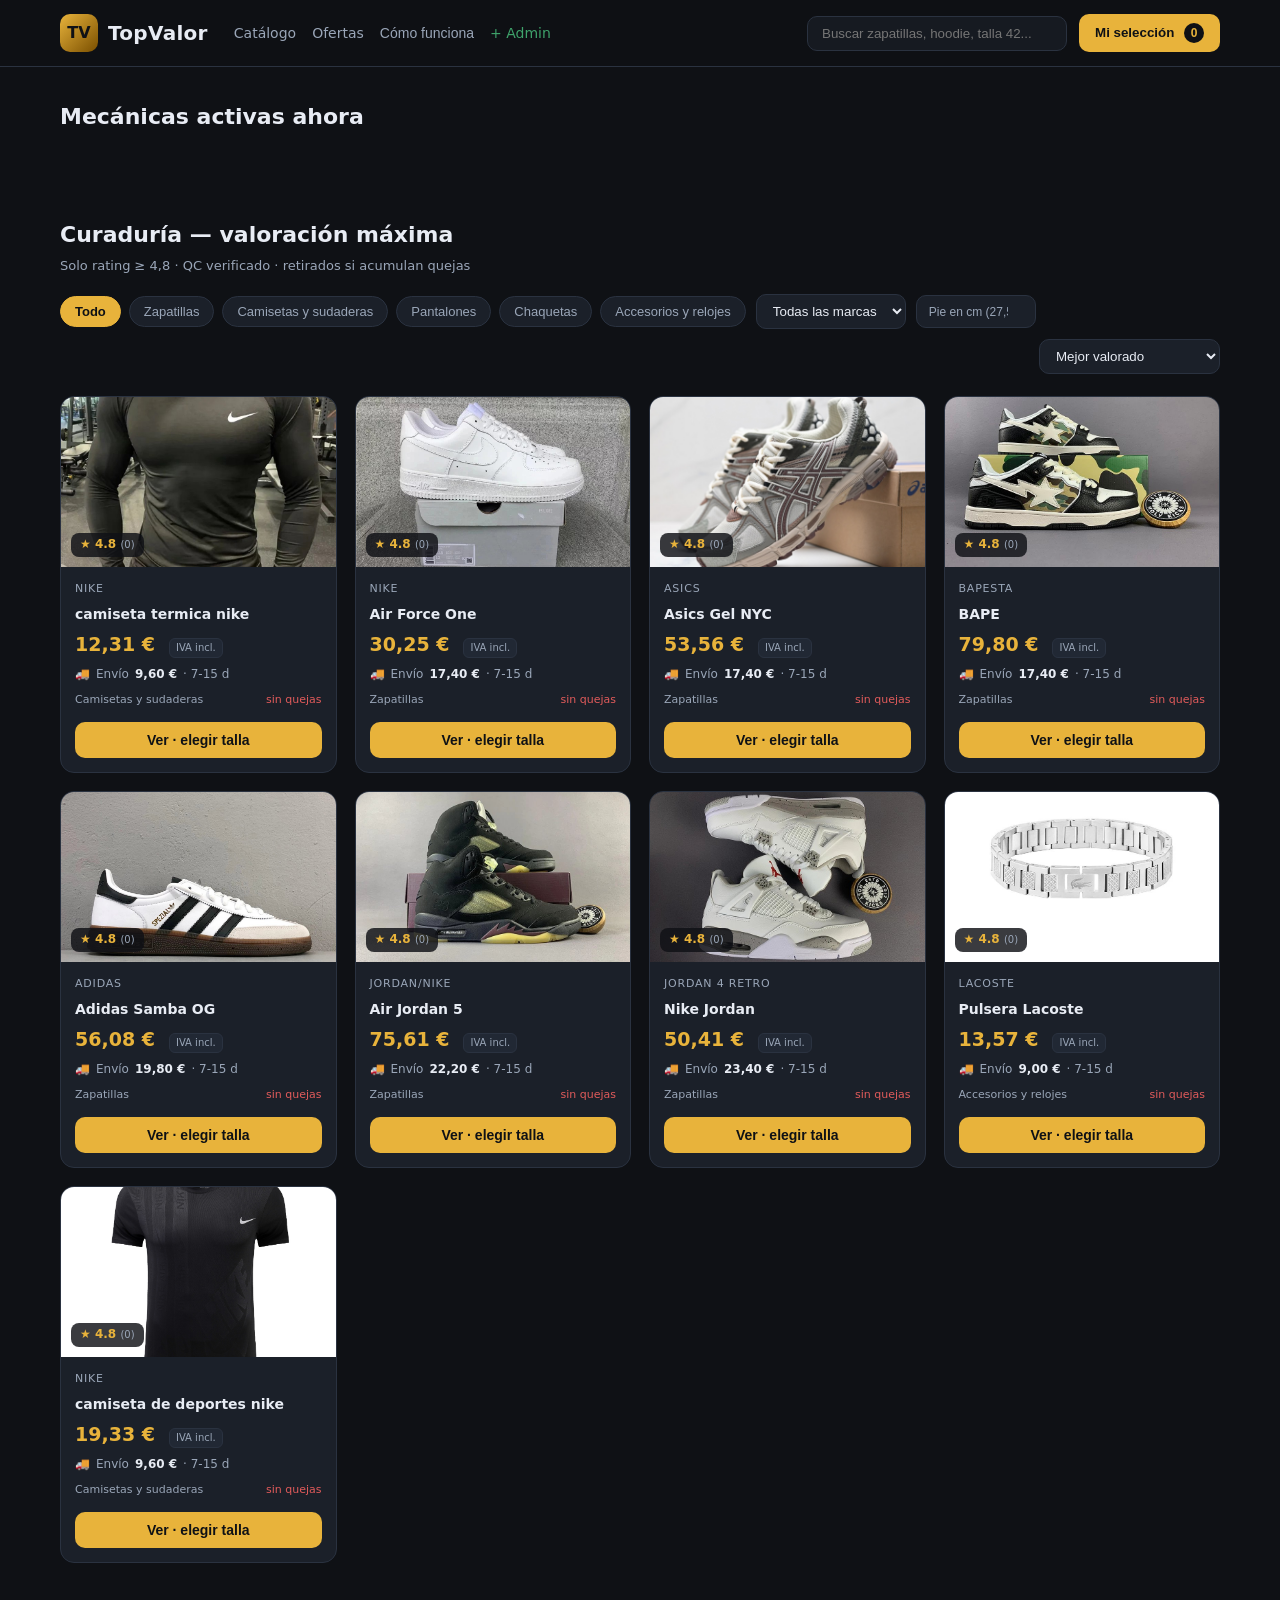
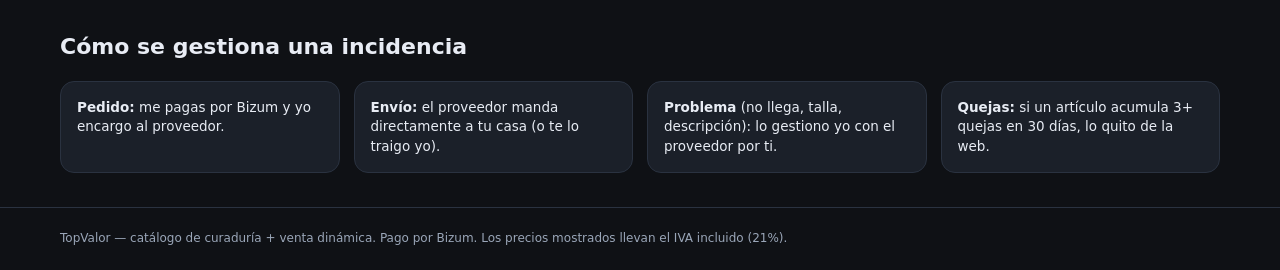
==== index.html @ b50852e3 "Aviso en el carrito: no hay cambios de talla ni devoluciones, comprobar tabla antes de pedir" ====
<!DOCTYPE html>
<html lang="es">
<head>
<meta charset="UTF-8">
<meta name="viewport" content="width=device-width, initial-scale=1.0">
<title>TopValor — Solo productos con valoración máxima</title>
<meta name="theme-color" content="#e8b33b">
<meta name="apple-mobile-web-app-capable" content="yes">
<meta name="apple-mobile-web-app-status-bar-style" content="black-translucent">
<link rel="manifest" href="manifest.json">
<link rel="icon" href="img/icon-192.svg" type="image/svg+xml">
<link rel="stylesheet" href="css/style.css">
<script>
  if ("serviceWorker" in navigator && location.protocol.startsWith("http")) {
    navigator.serviceWorker.register("sw.js").catch(function () {});
  }
</script>
</head>
<body>

<header class="site-header">
  <div class="container header-inner">
    <a class="brand" href="#"><span class="brand-mark">TV</span><span class="brand-name">TopValor</span></a>
    <nav class="main-nav">
      <a href="#catalogo">Catálogo</a>
      <a href="#ofertas">Ofertas</a>
      <button class="link-btn" data-open="how">Cómo funciona</button>
      <a href="admin.html" style="color:var(--green)">+ Admin</a>
    </nav>
    <div class="header-tools">
      <input id="searchBox" class="search-box" type="search" placeholder="Buscar zapatillas, hoodie, talla 42...">
      <button class="cart-btn" data-open="cart">Mi selección <span id="cartCount" class="cart-count">0</span></button>
    </div>
  </div>
</header>

<section id="ofertas" class="section">
  <div class="container">
    <h2 class="section-title">Mecánicas activas ahora</h2>
    <div class="deal-grid" id="dealGrid"></div>
  </div>
</section>

<section id="catalogo" class="section">
  <div class="container">
    <h2 class="section-title">Curaduría — valoración máxima
      <span class="section-sub">Solo rating &#8805; 4,8 · QC verificado · retirados si acumulan quejas</span>
    </h2>

    <div class="banner" id="retiredBanner" hidden>
      <strong>Artículo retirado</strong> por acumular quejas. Al llegar a 3+ quejas en 30 días, lo quito de la web.
    </div>

    <div class="filter-bar">
      <div class="filter-group" id="categoryFilters"></div>
      <select id="brandSelect" class="select filter-select" style="margin-left:0">
        <option value="">Todas las marcas</option>
      </select>
      <input id="sizeCmInput" class="filter-size" type="number" step="0.5" min="20" max="31" placeholder="Pie en cm (27,5)">
      <select id="sortSelect" class="select" style="margin-left:auto">
        <option value="rating">Mejor valorado</option>
        <option value="price-asc">Precio: menor a mayor</option>
        <option value="price-desc">Precio: mayor a menor</option>
        <option value="reviews">Más reseñado</option>
      </select>
    </div>

    <div class="product-grid" id="productGrid"></div>
    <div class="grid-empty" id="gridEmpty" hidden>No hay productos con esos filtros.</div>
  </div>
</section>

<section class="section">
  <div class="container">
    <h2 class="section-title">Cómo se gestiona una incidencia</h2>
    <ol class="how-grid">
      <li><strong>Pedido:</strong> me pagas por Bizum y yo encargo al proveedor.</li>
      <li><strong>Envío:</strong> el proveedor manda directamente a tu casa (o te lo traigo yo).</li>
      <li><strong>Problema</strong> (no llega, talla, descripción): lo gestiono yo con el proveedor por ti.</li>
      <li><strong>Quejas:</strong> si un artículo acumula 3+ quejas en 30 días, lo quito de la web.</li>
    </ol>
  </div>
</section>

<footer class="site-footer">
  <div class="container">
    <p>TopValor — catálogo de curaduría + venta dinámica. Pago por Bizum. Los precios mostrados llevan el IVA incluido (21%).</p>
  </div>
</footer>

<div class="modal-backdrop" id="modalBackdrop" hidden>
  <div class="modal" id="productModal" role="dialog" aria-modal="true"></div>
</div>

<div class="modal-backdrop" id="cartBackdrop" hidden>
  <div class="drawer" id="cartDrawer" role="dialog" aria-modal="true"></div>
</div>

<div class="modal-backdrop" id="howBackdrop" hidden>
  <div class="modal how-modal">
    <button class="modal-close" data-close="howBackdrop">&times;</button>
    <h3>Cómo funciona TopValor</h3>
    <ol>
      <li>Recorro y verifico proveedores de confianza y <strong>solo guardo productos con valoración máxima</strong> y QC verificado.</li>
      <li>Esos productos se agrupan por <strong>categoría</strong>, con talla real en cm y <strong>precio final con IVA</strong>.</li>
      <li>Tú eliges producto y talla: te sale un <strong>resumen con el precio total</strong> y mi Bizum.</li>
      <li>Me pagas por <strong>Bizum (o en mano)</strong> y yo hago el pedido al proveedor con tu talla y dirección.</li>
      <li>El proveedor envía <strong>directo a tu casa</strong> (o te lo traigo yo mismo si eres de mi zona).</li>
      <li>Si algo no llega o no es tu talla, lo arreglamos <strong>juntos</strong> con el proveedor.</li>
    </ol>
  </div>
</div>

<div class="modal-backdrop" id="lbBackdrop" hidden>
  <div class="lightbox" id="lightbox">
    <button class="modal-close" data-close="lbBackdrop">&times;</button>
    <button class="lb-nav lb-prev" id="lbPrev" aria-label="Foto anterior">&#10094;</button>
    <figure class="lb-frame">
      <img id="lbImg" class="lb-img" alt="">
      <figcaption id="lbCap"></figcaption>
    </figure>
    <button class="lb-nav lb-next" id="lbNext" aria-label="Siguiente foto">&#10095;</button>
  </div>
</div>

<div id="toast" class="toast" hidden></div>

<script src="js/data.js?v=20260920e"></script>
<script src="js/app.js?v=20260920i"></script>
</body>
</html>
---- css/style.css ----
:root{
  --bg:#0f1115; --bg2:#161a21; --card:#1b2029; --card2:#212834;
  --line:#2a3240; --text:#e8ecf4; --muted:#9aa6b8; --accent:#e8b33b;
  --accent2:#e25b5b; --green:#3fa36b; --blue:#5b8def;
  --radius:14px; --shadow:0 12px 30px rgba(0,0,0,.35);
}
*{margin:0;padding:0;box-sizing:border-box}
html{scroll-behavior:smooth}
body{font-family:"Segoe UI",system-ui,-apple-system,sans-serif;background:var(--bg);color:var(--text);line-height:1.45}
a{color:inherit}
code{background:#0b0e13;padding:2px 6px;border-radius:6px;color:var(--accent)}
.container{max-width:1200px;margin:0 auto;padding:0 20px}
.container-horizon{max-width:1200px;margin:0 auto;padding:0 20px}

.site-header{position:sticky;top:0;z-index:50;background:rgba(15,17,21,.92);backdrop-filter:blur(8px);border-bottom:1px solid var(--line)}
.header-inner{display:flex;align-items:center;gap:18px;padding:14px 20px;max-width:1200px;margin:0 auto}
.brand{display:flex;align-items:center;gap:10px;text-decoration:none;font-weight:800}
.brand-mark{display:grid;place-items:center;width:38px;height:38px;border-radius:10px;background:linear-gradient(135deg,var(--accent),#7a4f00);color:#0f1115;font-weight:900}
.brand-name{font-size:20px;letter-spacing:.3px}
.main-nav{display:flex;gap:16px;align-items:center;margin-left:8px}
.main-nav a,.link-btn{color:var(--muted);text-decoration:none;font-size:14px;background:none;border:none;cursor:pointer}
.main-nav a:hover,.link-btn:hover{color:var(--text)}
.header-tools{margin-left:auto;display:flex;gap:12px;align-items:center}
.search-box{background:var(--bg2);border:1px solid var(--line);color:var(--text);border-radius:10px;padding:9px 14px;width:260px;outline:none}
.search-box:focus{border-color:var(--accent)}
.cart-btn{background:var(--accent);color:#0f1115;border:none;border-radius:10px;padding:9px 16px;font-weight:700;cursor:pointer;position:relative}
.cart-count{display:inline-grid;place-items:center;min-width:20px;height:20px;border-radius:50%;background:#0f1115;color:var(--accent);font-size:12px;margin-left:6px;padding:0 4px}

.section{padding:34px 0}
.section-alt{background:var(--bg2);border-top:1px solid var(--line);border-bottom:1px solid var(--line)}
.section-title{font-size:22px;margin-bottom:18px;display:flex;flex-direction:column;gap:6px}
.section-sub{font-size:13px;color:var(--muted);font-weight:400}

.deal-grid{display:grid;grid-template-columns:repeat(auto-fit,minmax(300px,1fr));gap:16px}
.deal-card{border:1px solid var(--line);border-radius:var(--radius);padding:18px;background:linear-gradient(135deg,var(--card),var(--card2));position:relative;overflow:hidden}
.deal-card .deal-type{font-size:11px;text-transform:uppercase;letter-spacing:1px;color:var(--accent);font-weight:700}
.deal-card .deal-title{font-size:17px;font-weight:700;margin:6px 0 4px}
.deal-card .deal-desc{font-size:13px;color:var(--muted);margin-bottom:12px}
.countdown{display:flex;gap:8px;margin:8px 0}
.cd-box{background:#0b0e13;border-radius:8px;padding:6px 10px;text-align:center;min-width:52px}
.cd-box b{display:block;font-size:18px;font-variant-numeric:tabular-nums}
.cd-box span{font-size:10px;color:var(--muted);text-transform:uppercase}
.countdown-live{font-size:11px;color:var(--green);font-weight:700;margin-top:8px}

.filter-bar{display:flex;flex-wrap:wrap;gap:10px;align-items:center;margin-bottom:22px}
.filter-group{display:flex;gap:8px;flex-wrap:wrap}
.chip{border:1px solid var(--line);background:var(--card);color:var(--muted);border-radius:999px;padding:7px 14px;font-size:13px;cursor:pointer;transition:.15s}
.chip:hover{color:var(--text)}
.chip.active{background:var(--accent);color:#0f1115;border-color:var(--accent);font-weight:600}
.select{background:var(--card);border:1px solid var(--line);color:var(--text);border-radius:10px;padding:8px 12px;margin-left:auto;outline:none}
.filter-select{margin-left:0;max-width:170px}
.filter-size{background:var(--card);border:1px solid var(--line);color:var(--text);border-radius:10px;padding:8px 12px;width:120px;outline:none}
.filter-size::placeholder{color:var(--muted);font-size:12px}
.filter-size:focus{border-color:var(--accent)}

.product-grid{display:grid;grid-template-columns:repeat(auto-fill,minmax(248px,1fr));gap:18px}
.grid-empty{color:var(--muted);padding:40px;text-align:center}

.product-card{border:1px solid var(--line);background:var(--card);border-radius:var(--radius);overflow:hidden;display:flex;flex-direction:column;transition:transform .15s,box-shadow .15s;cursor:pointer}
.product-card:hover{transform:translateY(-4px);box-shadow:var(--shadow)}
.pa-co{position:relative;height:170px;display:grid;place-items:center}
.pa-co .mono{font-size:52px;font-weight:900;color:rgba(255,255,255,.92);letter-spacing:1px;text-shadow:0 4px 14px rgba(0,0,0,.35)}
.pa-badges{position:absolute;top:10px;left:10px;right:10px;display:flex;justify-content:space-between;gap:6px}
.supplier-badge{background:rgba(15,17,21,.8);color:#fff;border-radius:8px;padding:3px 9px;font-size:11px;font-weight:700;backdrop-filter:blur(4px)}
.deal-badge{background:rgba(226,91,91,.92);border-radius:8px;padding:3px 9px;font-size:11px;font-weight:800;color:#fff}
.deal-badge.warn{background:rgba(232,179,59,.95);color:#0f1115}
.rating-tag{position:absolute;bottom:10px;left:10px;background:rgba(15,17,21,.82);border-radius:8px;padding:3px 9px;font-size:12px;color:var(--accent);font-weight:700}
.rating-tag small{color:var(--muted);font-weight:400}
.pa-body{padding:14px;display:flex;flex-direction:column;gap:8px;flex:1}
.pa-title{font-size:14px;font-weight:600;line-height:1.3}
.pa-brand{font-size:11px;color:var(--muted);text-transform:uppercase;letter-spacing:.8px}
.pa-price-row{display:flex;align-items:baseline;gap:8px}
.pa-price{font-size:19px;font-weight:800;color:var(--accent)}
.pa-orig{font-size:13px;color:var(--muted);text-decoration:line-through}
.pa-ship{font-size:12px;color:var(--muted);display:flex;align-items:center;gap:6px}
.pa-ship b{color:var(--text);font-weight:600}
.pa-meta{margin-top:auto;display:flex;justify-content:space-between;font-size:11px;color:var(--muted)}
.pa-complaints{color:var(--accent2)}
.pa-bottom{margin-top:6px;display:flex;gap:8px}
.pa-img{width:100%;height:100%;object-fit:cover;position:absolute;inset:0}
.pa-co-img{overflow:hidden}
.btn{flex:1;border:none;border-radius:10px;padding:10px;font-weight:700;font-size:14px;cursor:pointer;transition:.15s}
.btn-primary{background:var(--accent);color:#0f1115}
.btn-primary:hover{filter:brightness(1.08)}
.btn-ghost{background:var(--card2);color:var(--text);border:1px solid var(--line)}
.btn-ghost:hover{border-color:var(--muted)}
.btn-green{background:var(--green);color:#fff}
.btn-danger{background:var(--accent2);color:#fff}
.pool-bar{background:#0b0e13;border-radius:9px;padding:8px 10px;margin-top:8px;font-size:12px}
.pool-bar .pool-fill{height:6px;background:var(--green);border-radius:4px;margin-top:6px;transition:width .3s}
.pool-bar .pool-fill.locked{background:var(--accent)}

.banner{border:1px solid rgba(226,91,91,.5);background:rgba(226,91,91,.08);border-radius:10px;padding:12px 16px;font-size:13px;margin-bottom:18px}

.sup-table{width:100%;border-collapse:collapse;background:var(--card);border-radius:var(--radius);overflow:hidden}
.sup-table th,.sup-table td{padding:11px 14px;text-align:left;border-bottom:1px solid var(--line);font-size:13px}
.sup-table th{background:var(--card2);color:var(--muted);font-weight:600;text-transform:uppercase;font-size:11px;letter-spacing:.6px}
.sup-table tr:last-child td{border-bottom:none}
.sup-dot{display:inline-block;width:10px;height:10px;border-radius:50%;margin-right:8px}
.table-note{font-size:12px;color:var(--muted);margin-top:10px}

.order-note{width:100%;background:#0b0e13;border:1px solid var(--line);color:var(--text);border-radius:10px;padding:12px;font-size:12px;font-family:monospace;line-height:1.5;resize:none;margin-top:14px}
.order-note:focus{outline:none;border-color:var(--accent)}

.iva-tag{font-size:10px;background:var(--card2);border:1px solid var(--line);color:var(--muted);border-radius:6px;padding:2px 6px;margin-left:6px;font-weight:400;vertical-align:middle}

.how-grid{display:grid;grid-template-columns:repeat(auto-fit,minmax(220px,1fr));gap:14px;margin-top:14px}
.how-grid li{background:var(--card);border:1px solid var(--line);border-radius:var(--radius);padding:16px;list-style:none;font-size:13.5px}

.site-footer{border-top:1px solid var(--line);padding:22px 0;color:var(--muted);font-size:12px}

.modal-backdrop{position:fixed;inset:0;background:rgba(0,0,0,.66);display:grid;place-items:center;z-index:100;padding:20px;backdrop-filter:blur(3px)}
.modal-backdrop[hidden],.drawer[hidden]{display:none}
.modal{background:var(--card);border:1px solid var(--line);border-radius:16px;max-width:900px;width:100%;max-height:92vh;overflow-y:auto;overflow-x:hidden;position:relative;box-shadow:var(--shadow)}
.drawer{background:var(--card);border:1px solid var(--line);border-left:none;border-radius:16px 0 0 16px;width:100%;max-width:430px;height:100vh;margin-left:auto;padding:22px;overflow:auto;position:relative}
.modal-close{position:absolute;top:14px;right:14px;background:var(--card2);border:1px solid var(--line);color:var(--text);width:34px;height:34px;border-radius:50%;cursor:pointer;font-size:18px;z-index:5}
.how-modal{padding:34px;max-width:640px}
.how-modal h3{margin-bottom:14px;font-size:20px}
.how-modal li{margin-bottom:8px;font-size:14px}

.modal-head{display:flex;flex-wrap:wrap;gap:18px;padding:22px;border-bottom:1px solid var(--line);position:sticky;top:0;background:var(--card);z-index:4}
.mh-media{width:150px;height:150px;border-radius:12px;flex-shrink:0;display:grid;place-items:center}
.mh-media .mono{font-size:44px;font-weight:900;color:rgba(255,255,255,.92)}
.mh-info{flex:1;min-width:0}
.mh-title{font-size:18px;font-weight:700;margin-bottom:6px}
.mh-meta{display:flex;gap:12px;flex-wrap:wrap;font-size:12px;color:var(--muted);align-items:center}
.mh-price{font-size:24px;font-weight:800;color:var(--accent);margin-top:8px}
.mh-img{width:100%;height:100%;object-fit:cover;border-radius:12px;position:absolute;inset:0}
.mh-media{position:relative}
.tabs{display:flex;gap:4px;padding:0 22px;border-bottom:1px solid var(--line);background:var(--card);position:sticky;top:192px;z-index:3}
.tab{padding:12px 16px;background:none;border:none;border-bottom:2px solid transparent;color:var(--muted);font-weight:600;font-size:13px;cursor:pointer}
.tab.active{color:var(--text);border-bottom-color:var(--accent)}
.tab-panel{padding:22px;font-size:14px}
.tab-panel h4{margin:4px 0 10px;font-size:15px}

.fit-assist{background:var(--bg2);border:1px solid var(--line);border-radius:12px;padding:16px;margin-bottom:18px}
.fit-row{display:flex;gap:10px;flex-wrap:wrap;align-items:flex-end;margin-top:10px}
.fit-field{display:flex;flex-direction:column;gap:4px;font-size:12px;color:var(--muted)}
.fit-field input{background:var(--card);border:1px solid var(--line);color:var(--text);border-radius:8px;padding:8px 10px;width:150px;outline:none}
.fit-field input:focus{border-color:var(--accent)}
.fit-result{margin-top:12px;padding:12px;border-radius:10px;background:#0b0e13;font-size:13px}
.fit-result .big{font-size:17px;font-weight:800;color:var(--accent)}
.fit-score{display:inline-block;margin-top:6px;font-weight:700}
.fit-score.good{color:var(--green)}.fit-score.mid{color:var(--accent)}.fit-score.bad{color:var(--accent2)}
.size-table{width:100%;border-collapse:collapse;font-size:13px}
.size-table th,.size-table td{padding:8px 10px;border-bottom:1px solid var(--line);text-align:center;background:var(--card)}
.size-table th{background:var(--card2);color:var(--muted);font-weight:600;font-size:11px;text-transform:uppercase}
.size-table tr.active td{background:rgba(232,179,59,.14);color:var(--accent);font-weight:700}

.cart-row{display:flex;gap:12px;align-items:center;padding:12px 0;border-bottom:1px solid var(--line);font-size:13px}
.cart-row .cr-img{width:52px;height:52px;border-radius:8px;display:grid;place-items:center;flex-shrink:0}
.cart-row .cr-img .mono{font-size:18px;font-weight:900;color:#fff}
.cart-row .cr-x{margin-left:auto;background:none;border:none;color:var(--muted);cursor:pointer;font-size:16px}
.cart-total{margin-top:16px;font-size:15px}
.cart-total div{display:flex;justify-content:space-between;padding:5px 0;color:var(--muted)}
.cart-total div b{color:var(--text)}
.cart-total .grand{font-size:18px;font-weight:800;color:var(--accent);border-top:1px solid var(--line);padding-top:10px;margin-top:6px}
.cart-flow{margin-top:16px;background:#0b0e13;border-radius:10px;padding:14px;font-size:12px;color:var(--muted)}
.cart-flow b{color:var(--text)}
.step{display:flex;gap:8px;align-items:center;padding:6px 0}
.step .n{width:20px;height:20px;border-radius:50%;background:var(--card2);display:grid;place-items:center;font-size:11px;font-weight:700;color:var(--muted);flex-shrink:0}

.bid-form{display:flex;gap:10px;margin-top:10px}
.bid-form input{background:var(--card);border:1px solid var(--line);color:var(--text);border-radius:8px;padding:8px 10px;width:120px;outline:none}
.ship-form{margin-top:16px;background:#0b0e13;border:1px solid var(--line);border-radius:10px;padding:14px}
.ship-form h4{margin:0 0 10px;font-size:13px;color:var(--accent);text-transform:uppercase;letter-spacing:1px}
.ship-grid{display:grid;grid-template-columns:1fr 1fr;gap:8px}
.ship-grid .full{grid-column:1/-1}
.ship-grid input{background:var(--card);border:1px solid var(--line);color:var(--text);border-radius:8px;padding:9px 10px;outline:none;font-size:13px;width:100%;box-sizing:border-box}
.ship-grid input:focus{border-color:var(--accent)}
.ship-hint{margin-top:8px;font-size:11px;color:var(--muted)}
.color-wrap{flex-basis:100%;min-width:0;max-width:100%;border-top:1px dashed var(--line);padding-top:12px}
.color-label{font-size:11px;color:var(--muted);font-weight:700;text-transform:uppercase;letter-spacing:.5px;margin-bottom:8px}
.color-hint{font-weight:400;color:var(--muted);text-transform:none;letter-spacing:0}
.color-nav{display:flex;align-items:center;gap:8px;min-width:0}
.color-arrow{flex:0 0 auto;width:34px;height:34px;border-radius:10px;border:1px solid var(--line);background:var(--card2);color:var(--text);font-size:15px;cursor:pointer;display:grid;place-items:center}
.color-arrow:hover{border-color:var(--accent)}
.color-strip{display:flex;gap:8px;overflow-x:auto;min-width:0;max-width:100%;padding-bottom:6px;scroll-behavior:smooth;scrollbar-width:thin}
.color-strip::-webkit-scrollbar{height:6px}
.color-strip::-webkit-scrollbar-thumb{background:var(--line);border-radius:99px}
.color-strip::-webkit-scrollbar-thumb:hover{background:var(--accent)}
.color-chip{flex:0 0 auto;display:flex;flex-direction:column;align-items:center;gap:4px;border:2px solid var(--line);background:var(--card2);border-radius:10px;padding:4px;font-size:11px;color:var(--muted);cursor:pointer;min-width:84px}
.color-chip img{width:76px;height:76px;object-fit:cover;border-radius:7px;background:#000}
.color-chip.active{border-color:var(--accent);color:var(--text);font-weight:700}
.color-sel{margin-top:8px;font-size:12px;color:var(--accent);font-weight:700}
.lightbox{position:relative;max-width:min(940px,96vw);width:100%}
.lb-frame{display:grid;place-items:center;margin:0;padding:22px}
.lb-img{max-width:100%;max-height:calc(92vh - 130px);object-fit:contain;border-radius:12px;box-shadow:0 12px 44px rgba(0,0,0,.55);transition:opacity .2s}
.lb-img.loading{opacity:.35}
.lb-frame figcaption{margin-top:14px;color:var(--muted);font-size:13px;text-align:center}
.lb-nav{position:absolute;top:50%;transform:translateY(-50%);background:rgba(255,255,255,.07);border:1px solid var(--line);color:var(--text);width:46px;height:46px;border-radius:50%;cursor:pointer;font-size:18px;z-index:6;transition:.15s}
.lb-nav:hover{background:rgba(255,255,255,.16)}
.lb-prev{left:10px}.lb-next{right:10px}
.complaint-box{font-size:13px;color:var(--muted)}
.complaint-line{display:flex;justify-content:space-between;padding:6px 0;border-bottom:1px dashed var(--line)}
.complaint-line b{color:var(--accent2)}

.size-chips-wrap{display:flex;flex-wrap:wrap;gap:6px;margin-top:8px}
.size-chip{border:1px solid var(--line);background:var(--card2);color:var(--muted);border-radius:8px;padding:7px 14px;font-size:13px;cursor:pointer;transition:.15s}
.size-chip:hover{color:var(--text)}
.size-chip.active{background:var(--accent);color:#0f1115;border-color:var(--accent);font-weight:700}

.toast{position:fixed;bottom:24px;left:50%;transform:translateX(-50%);background:var(--card2);border:1px solid var(--accent);color:var(--text);padding:12px 20px;border-radius:12px;font-size:14px;z-index:200;box-shadow:var(--shadow)}
.toast.ok{border-color:var(--green)}

.group-layout{display:grid;grid-template-columns:repeat(auto-fit,minmax(280px,1fr));gap:16px}
.group-col.box{background:var(--card);border:1px solid var(--line);border-radius:var(--radius);padding:18px}
.group-title{font-size:15px;margin-bottom:12px}
.group-label{display:block;font-size:12px;color:var(--muted);margin:12px 0 6px}
.group-select{width:100%;margin:0 0 10px}
.group-note{font-size:12px;color:var(--muted);margin-top:12px}
.group-range{width:100%;accent-color:var(--accent);margin-top:6px}
.group-card{border:1px solid var(--line);border-radius:10px;padding:12px;margin-bottom:10px;background:var(--bg2)}
.group-card .gc-head{display:flex;justify-content:space-between;align-items:center;gap:8px}
.group-card .gc-code{background:#0b0e13;border-radius:6px;padding:2px 8px;color:var(--accent);font-weight:700;font-size:12px;letter-spacing:1px}
.group-card .gc-prod{font-size:13px;font-weight:600;margin:8px 0 4px}
.group-card .gc-avatars{font-size:12px;color:var(--muted)}
.group-card .gc-avatars b{color:var(--text)}
.group-card .gc-status{font-size:11px;font-weight:700;text-transform:uppercase;letter-spacing:.5px}
.group-card .gc-status.open{color:var(--green)}
.group-card .gc-status.closed{color:var(--accent)}
.group-card .gc-status.expired{color:var(--accent2)}
.sim-table{width:100%;border-collapse:collapse;font-size:13px;margin-top:8px}
.sim-table td{padding:6px 4px;border-bottom:1px dashed var(--line)}
.sim-table td.r{text-align:right;font-weight:600}
.sim-table tr.total td{font-weight:800;color:var(--accent);border-bottom:none}

@media(max-width:760px){
  .header-inner{flex-wrap:wrap}
  .search-box{width:100%;order:3}
  .main-nav{order:4;width:100%;overflow-x:auto}
  .filter-bar .select{margin-left:0}
  .modal-head{flex-direction:column}
  .mh-media{align-self:center}
  .tabs{top:auto;position:static;overflow-x:auto}
}
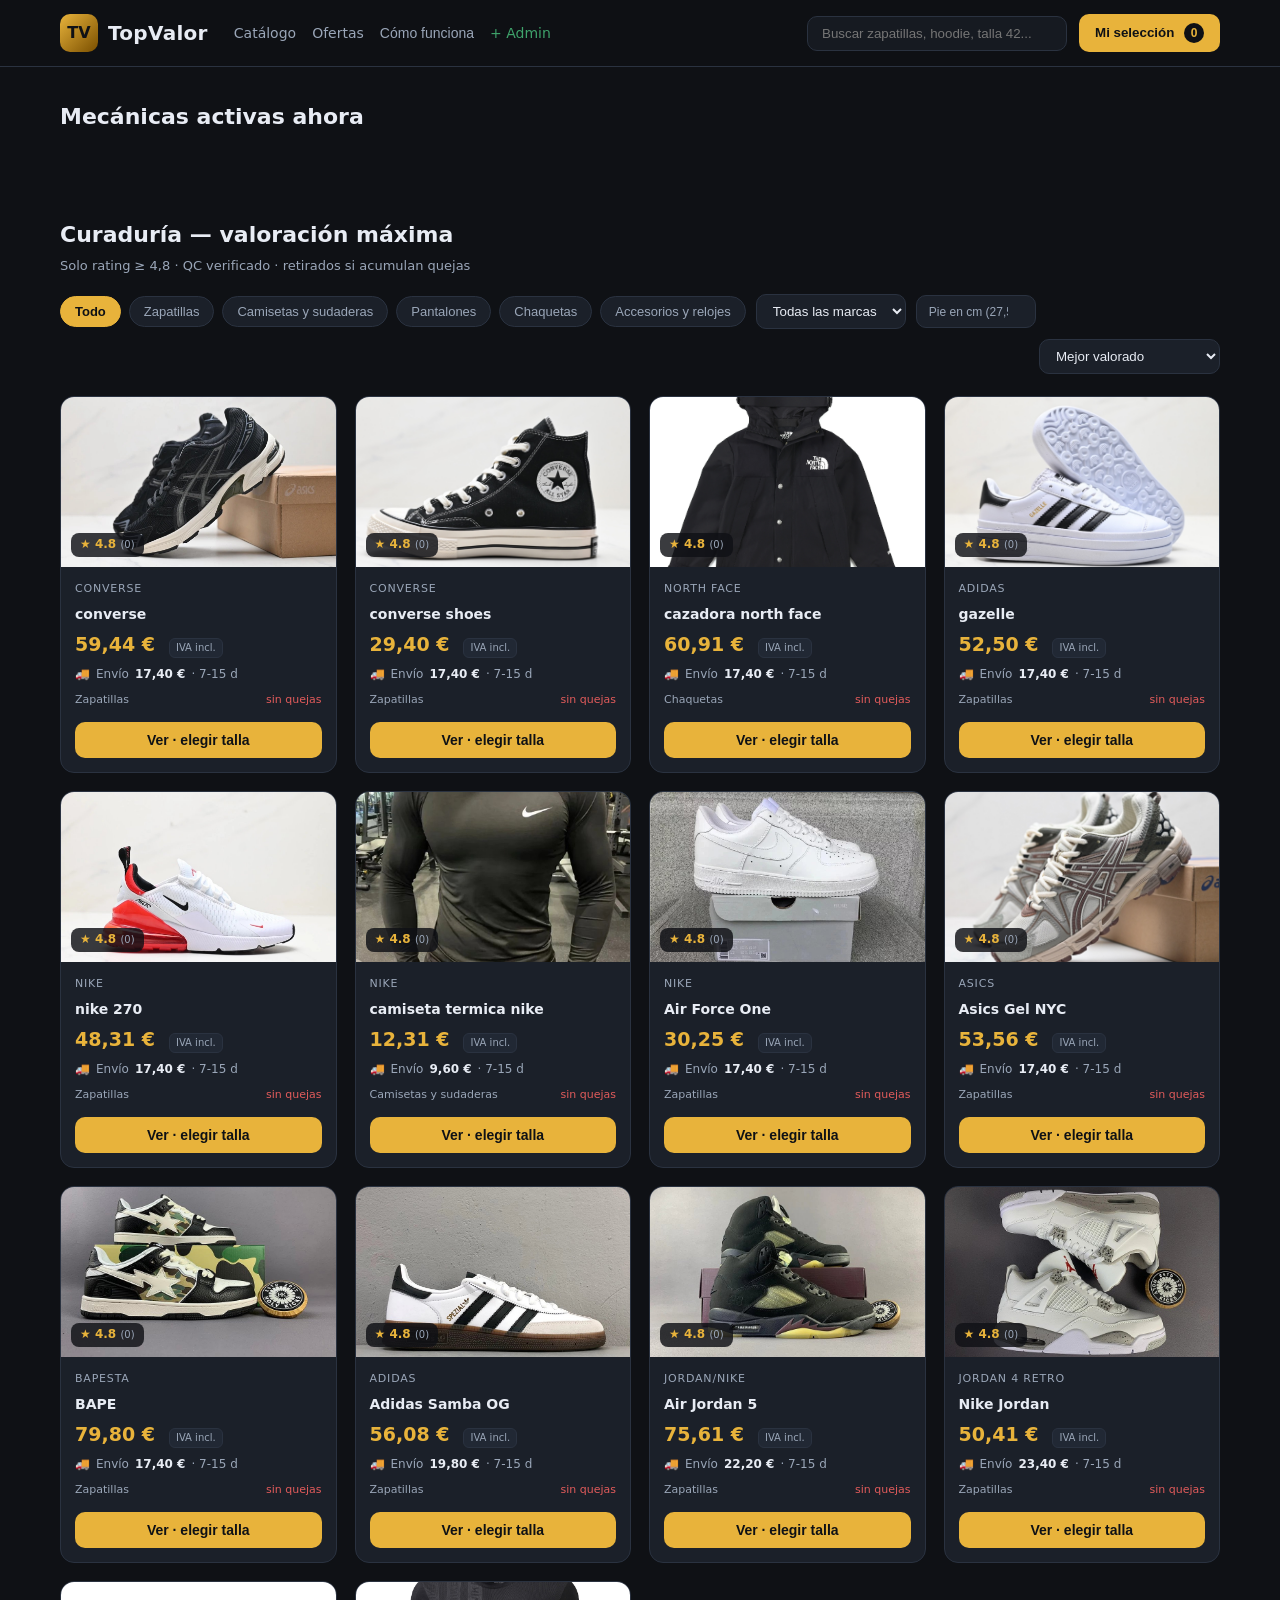
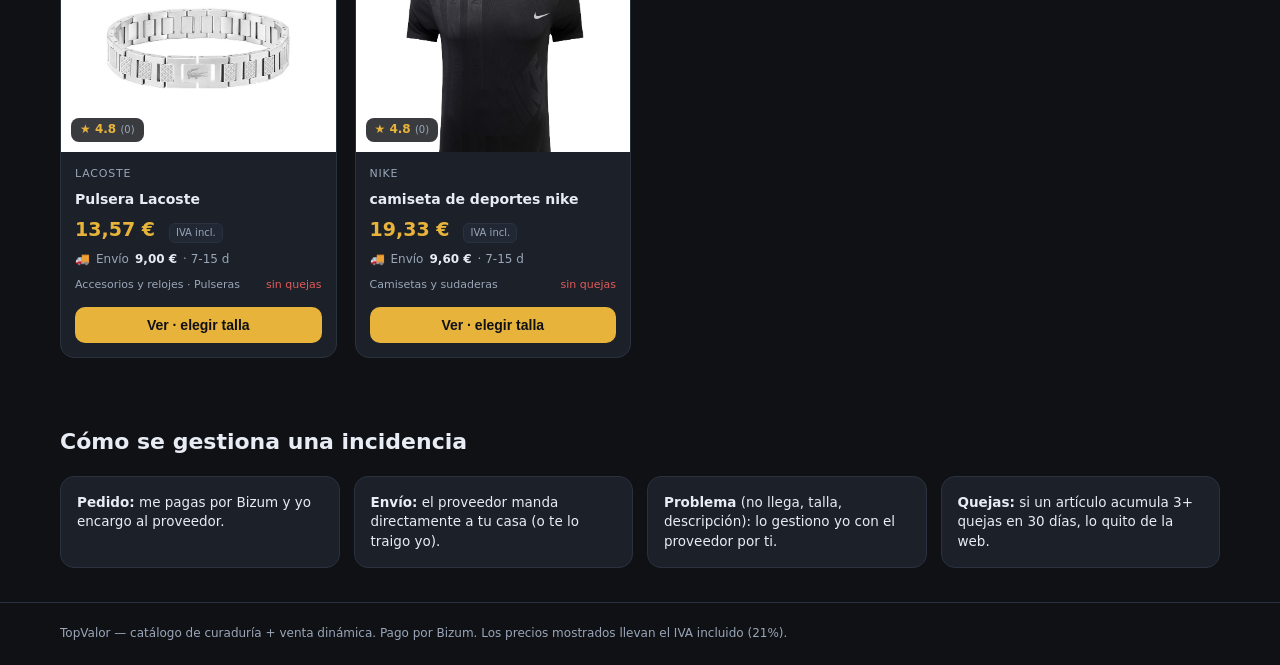
==== commit c8d8f41e: "Subcategorías (Pulseras, Bolsas, Relojes, Gorras): chips de filtro en Accesorios, campo en admin, et" ====
--- a/index.html
+++ b/index.html
@@ -53,6 +53,7 @@
 
     <div class="filter-bar">
       <div class="filter-group" id="categoryFilters"></div>
+      <div class="filter-group" id="subcatFilters" style="margin-left:0;margin-top:8px"></div>
       <select id="brandSelect" class="select filter-select" style="margin-left:0">
         <option value="">Todas las marcas</option>
       </select>
@@ -125,7 +126,7 @@
 
 <div id="toast" class="toast" hidden></div>
 
-<script src="js/data.js?v=20260920e"></script>
-<script src="js/app.js?v=20260920i"></script>
+<script src="js/data.js?v=20260920j"></script>
+<script src="js/app.js?v=20260920j"></script>
 </body>
 </html>
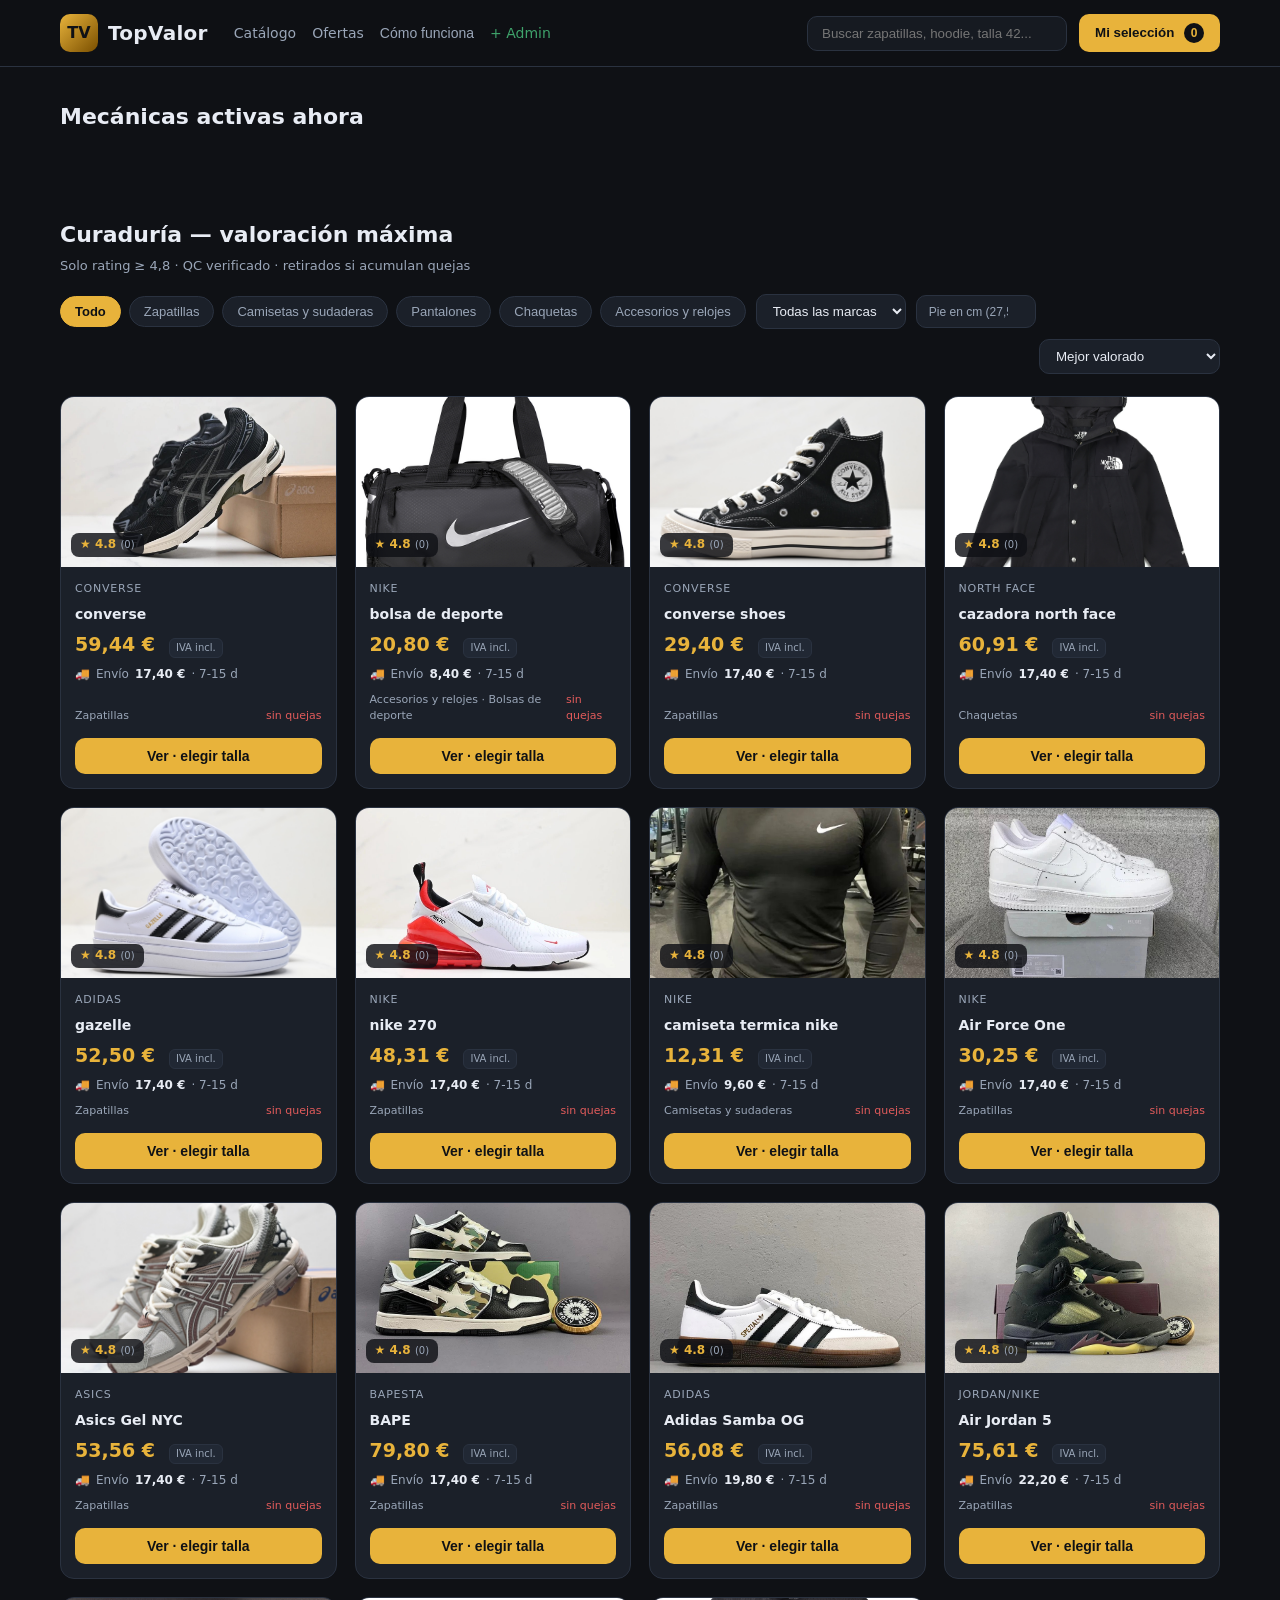
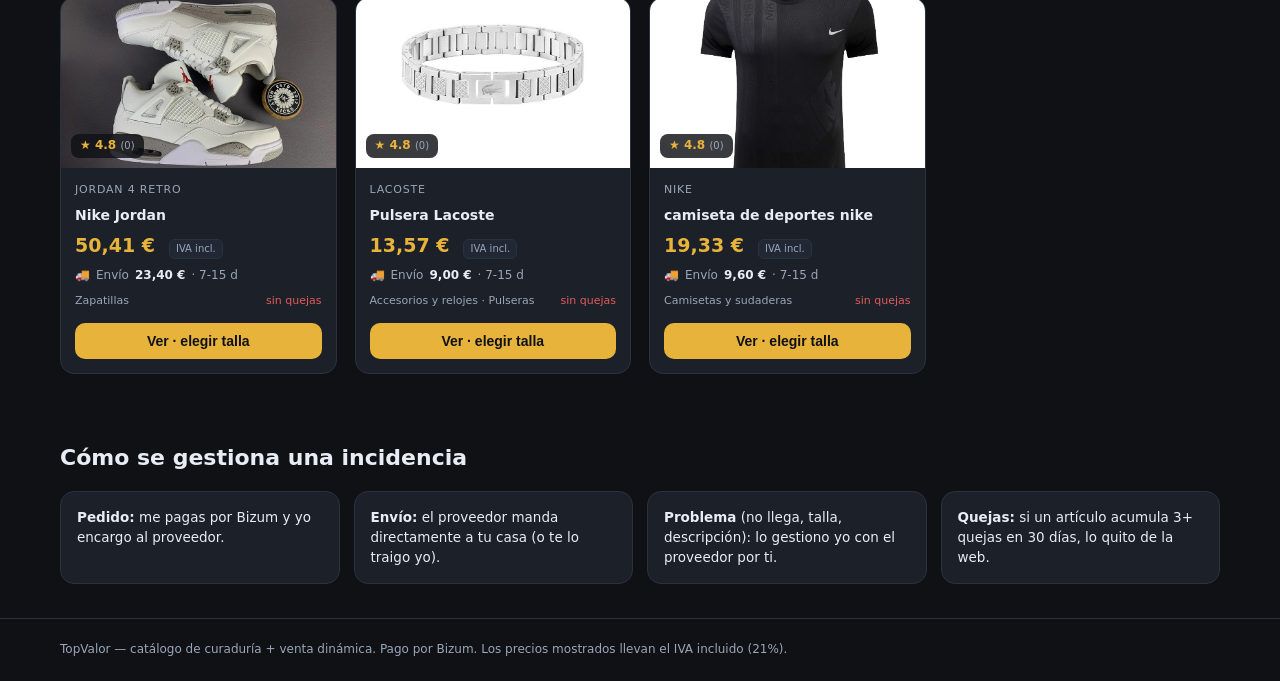
==== commit 1fec3228: "Nueva subcategoría de accesorios: Bolsas de viaje" ====
--- a/index.html
+++ b/index.html
@@ -126,7 +126,7 @@
 
 <div id="toast" class="toast" hidden></div>
 
-<script src="js/data.js?v=20260920j"></script>
+<script src="js/data.js?v=20260920k"></script>
 <script src="js/app.js?v=20260920j"></script>
 </body>
 </html>
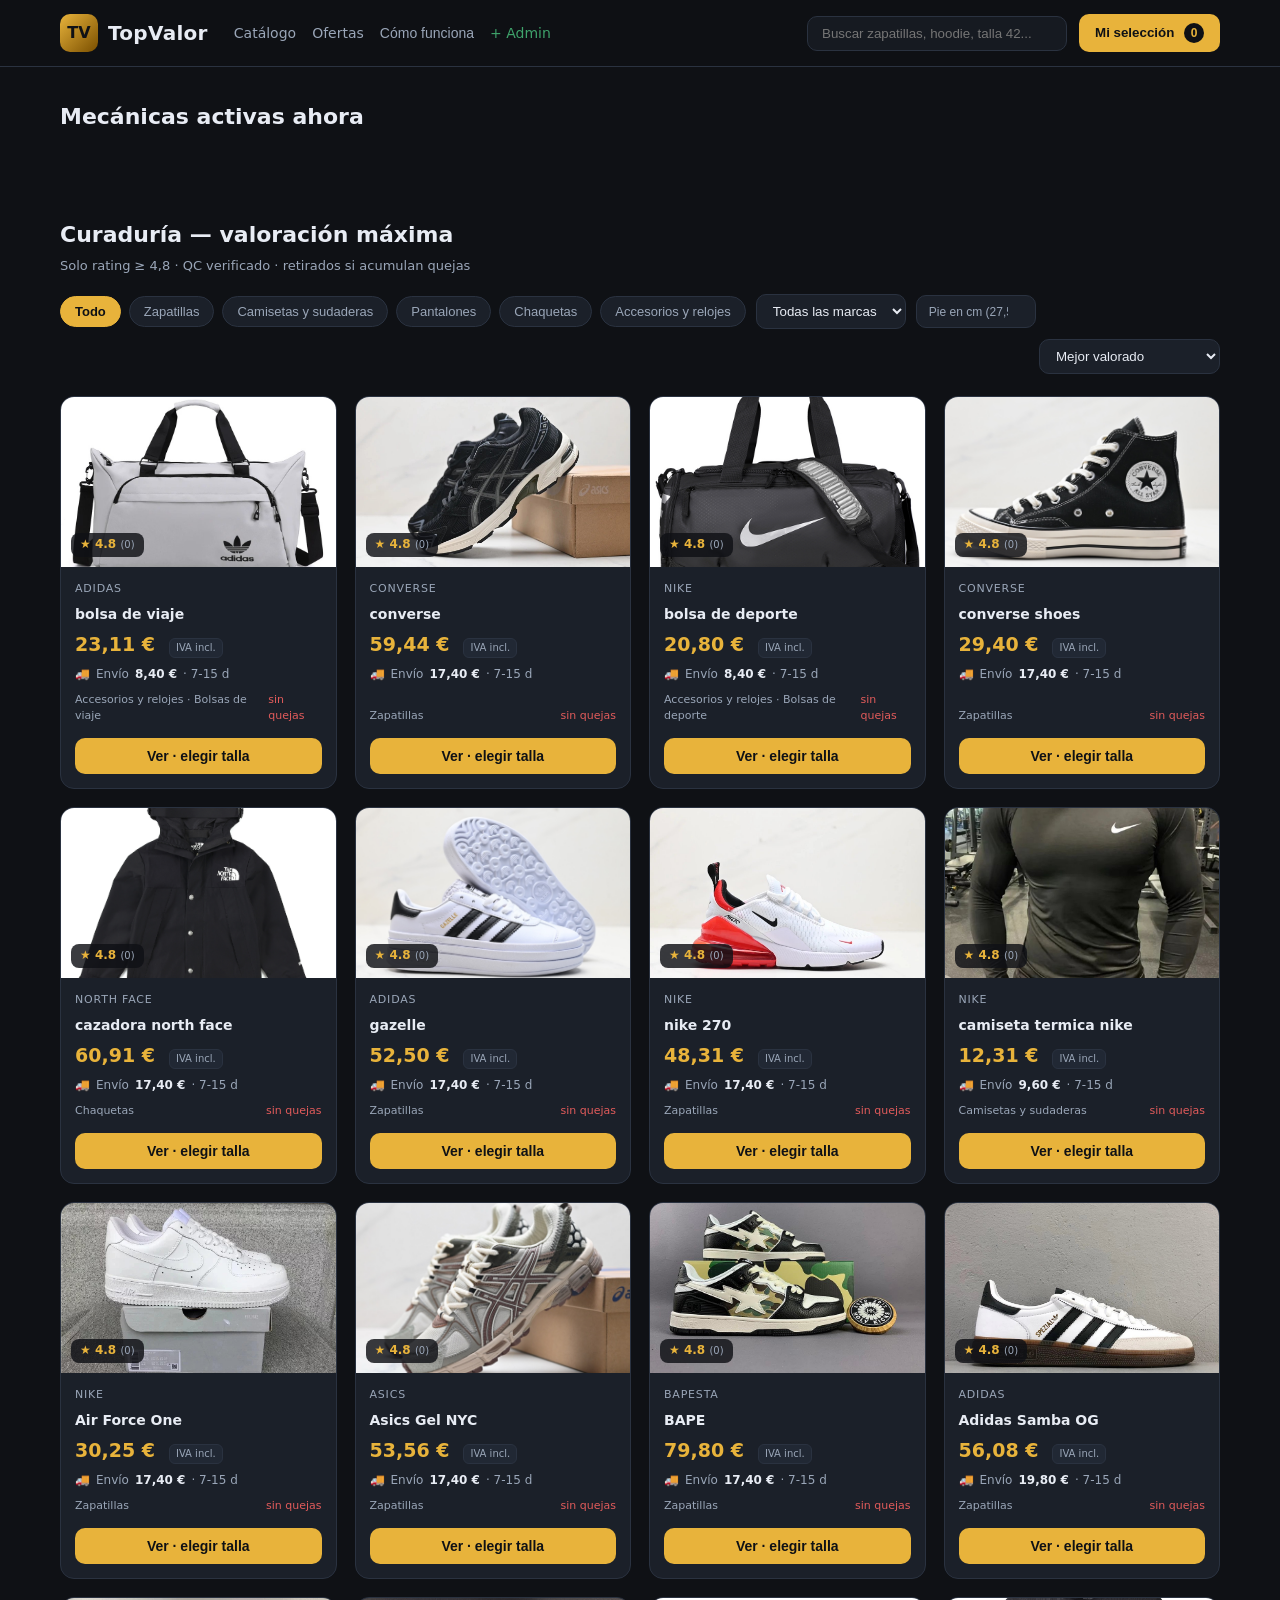
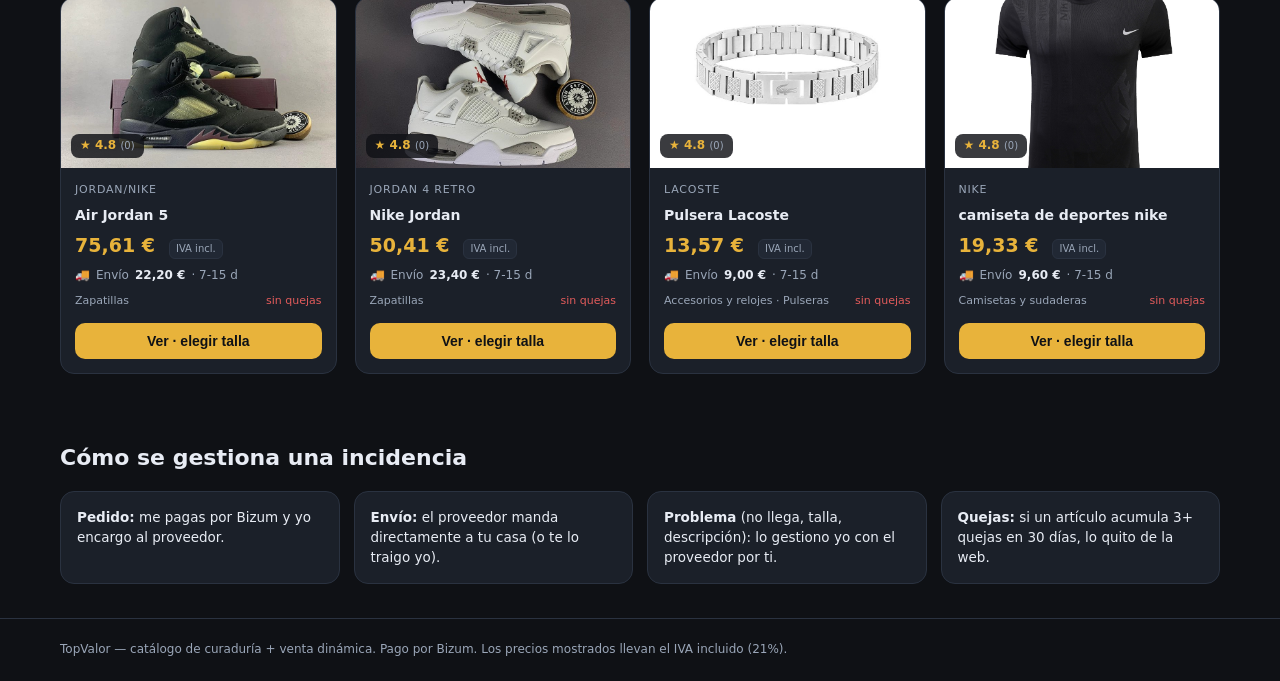
==== commit 3730d5a3: "Fase 1: formulario de datos de envío obligatorio (nombre, dirección, CP 5, ciudad, tel 9, correo, no" ====
--- a/index.html
+++ b/index.html
@@ -127,6 +127,6 @@
 <div id="toast" class="toast" hidden></div>
 
 <script src="js/data.js?v=20260920k"></script>
-<script src="js/app.js?v=20260920j"></script>
+<script src="js/app.js?v=20260920l"></script>
 </body>
 </html>
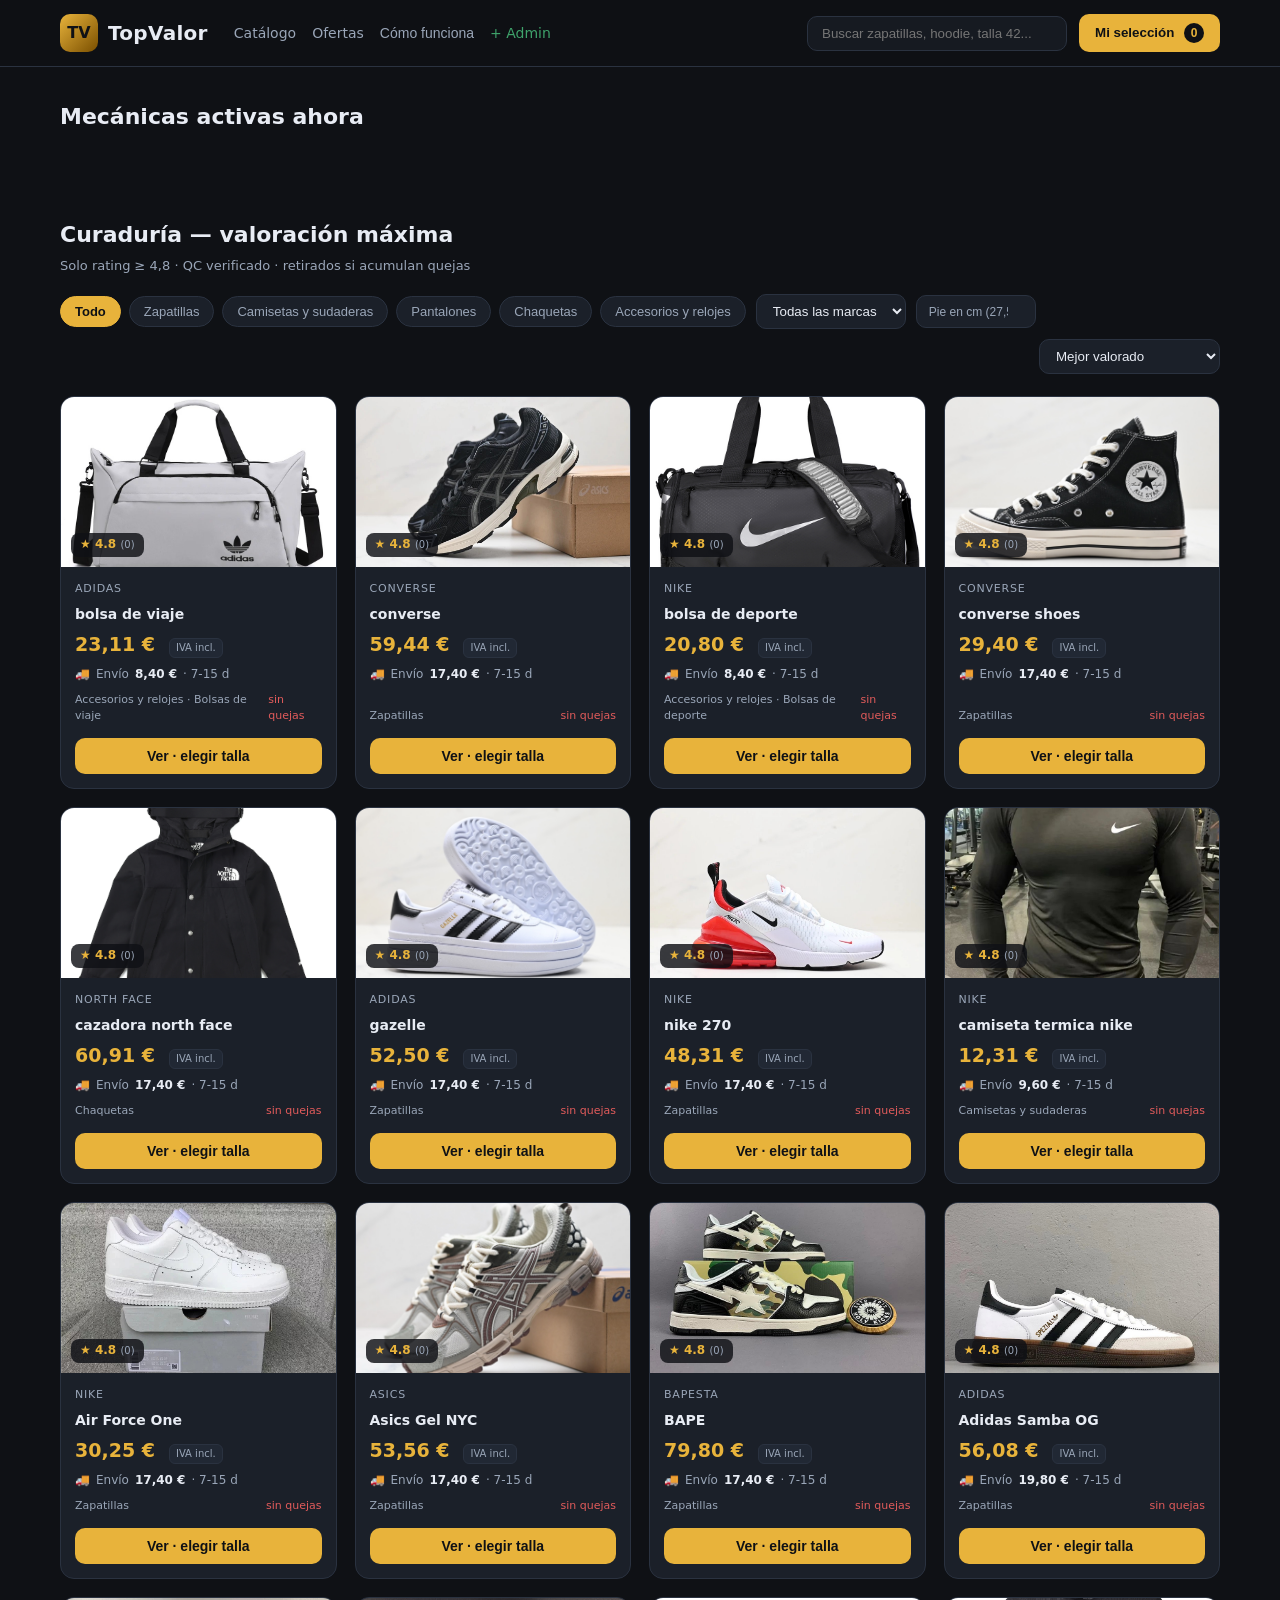
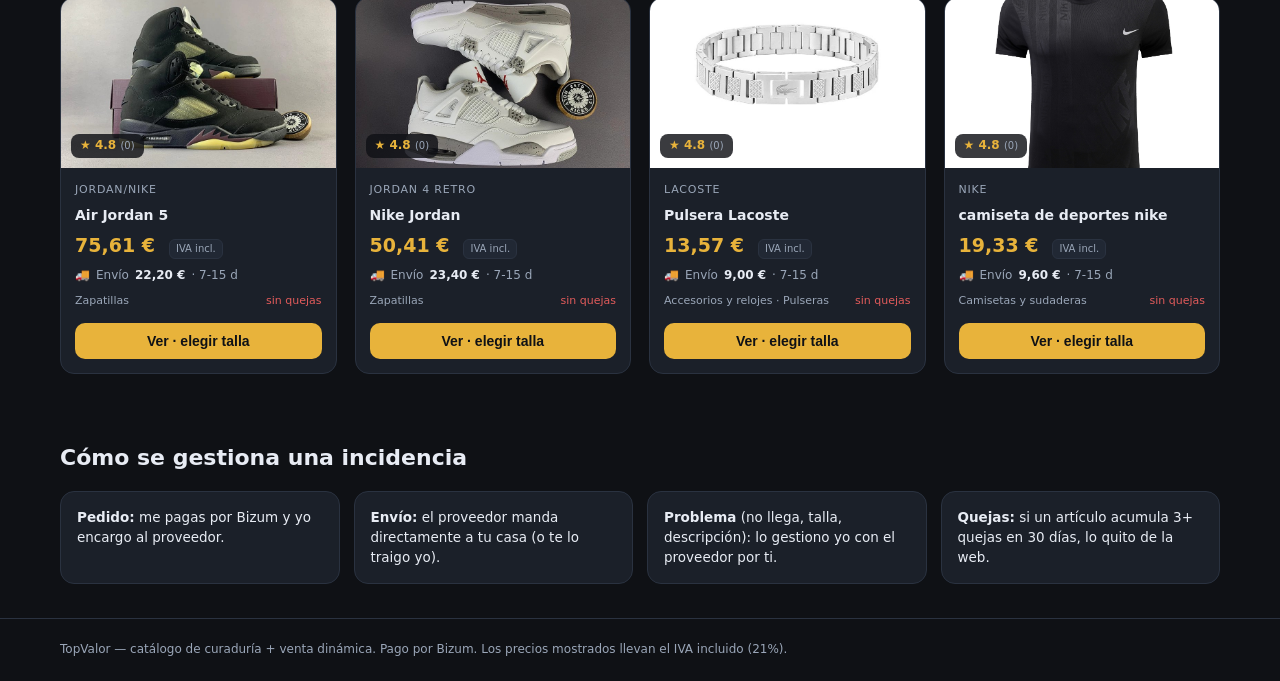
==== commit c841b729: "El mensaje del pedido lleva ahora la variante exacta elegida (foto, ej. 0860-1_Green) junto al color" ====
--- a/index.html
+++ b/index.html
@@ -127,6 +127,6 @@
 <div id="toast" class="toast" hidden></div>
 
 <script src="js/data.js?v=20260920k"></script>
-<script src="js/app.js?v=20260920l"></script>
+<script src="js/app.js?v=20260920m"></script>
 </body>
 </html>
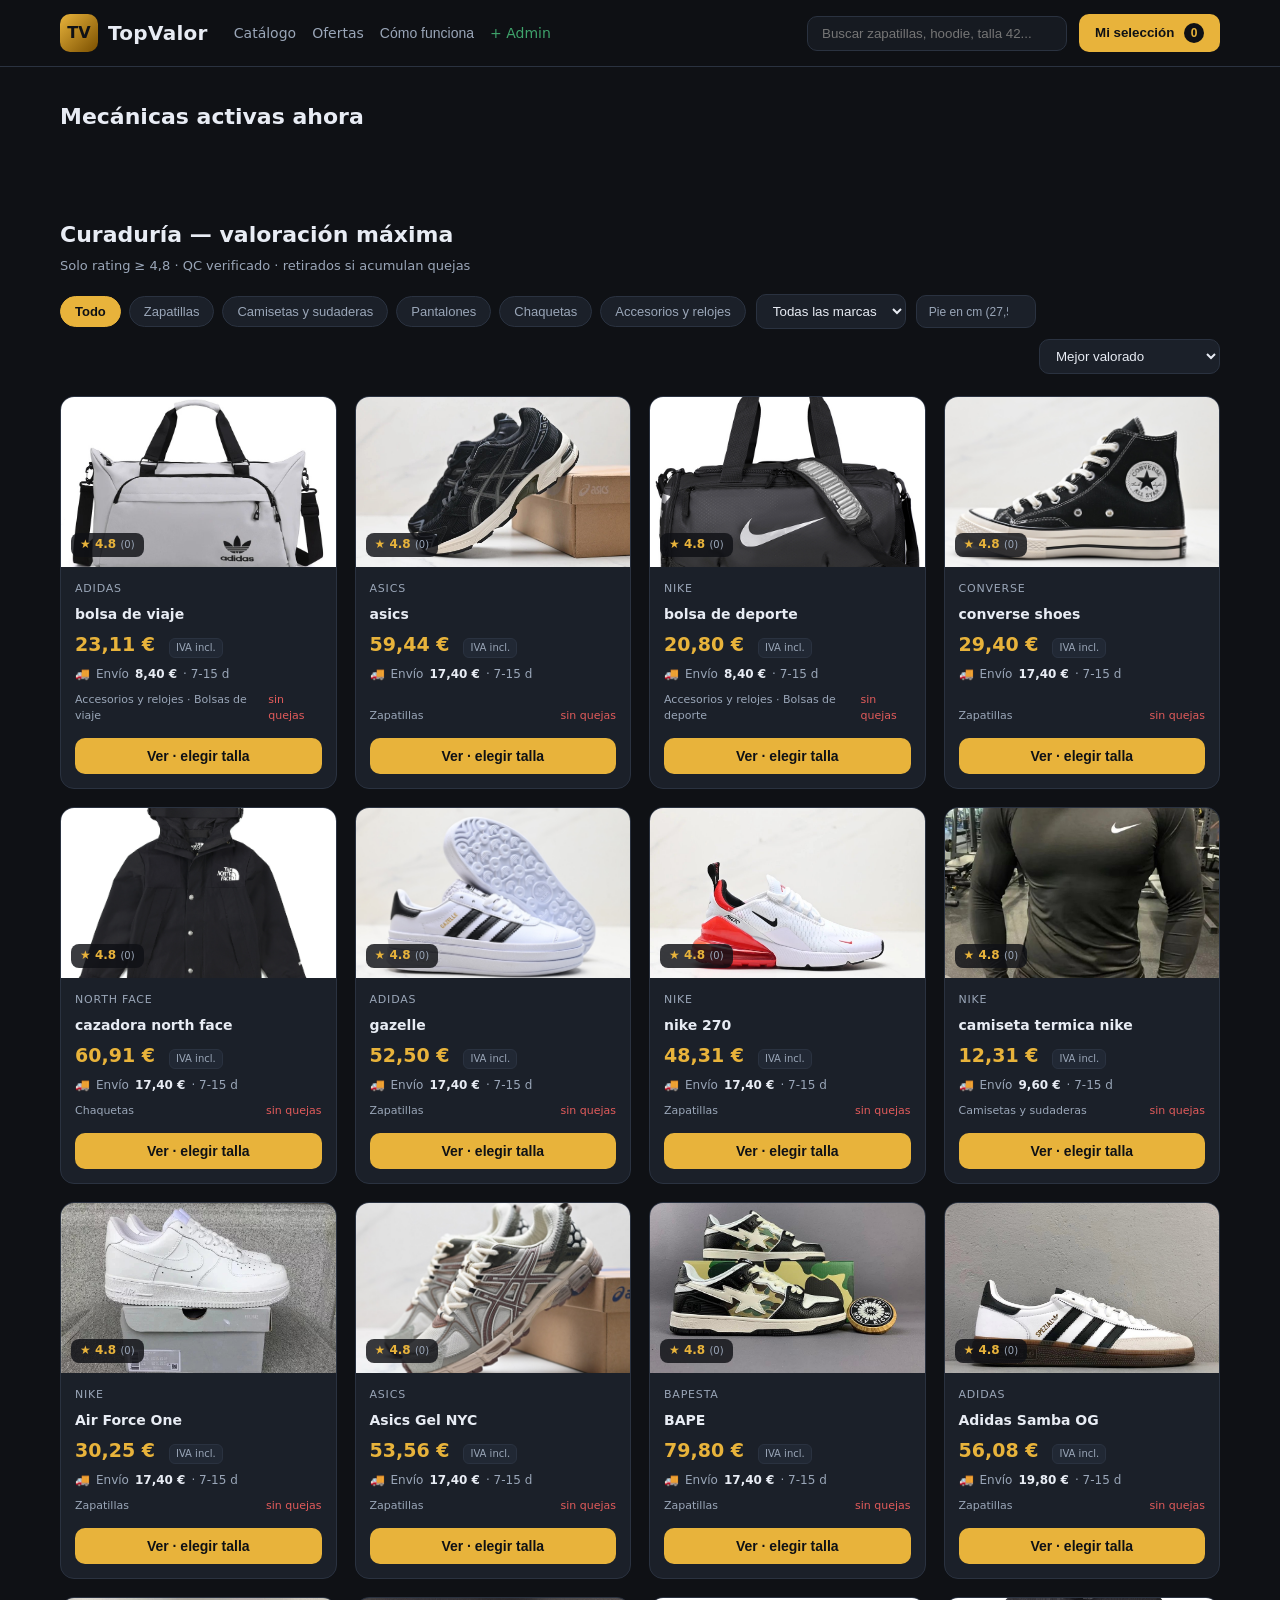
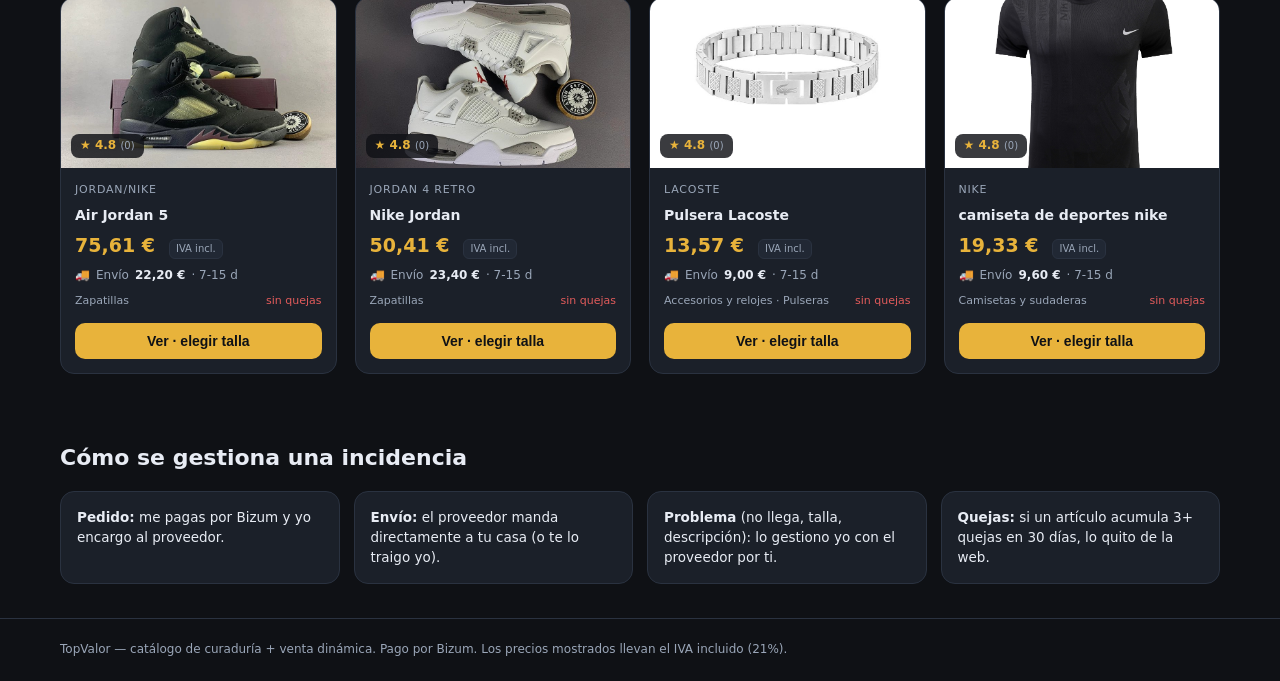
==== commit 2c26a3b8: "La web del cliente siempre lee el catálogo fresco: fetch de productos.json sin caché (v=4). Evita qu" ====
--- a/index.html
+++ b/index.html
@@ -127,6 +127,6 @@
 <div id="toast" class="toast" hidden></div>
 
 <script src="js/data.js?v=20260920k"></script>
-<script src="js/app.js?v=20260920m"></script>
+<script src="js/app.js?v=20260920o"></script>
 </body>
 </html>
